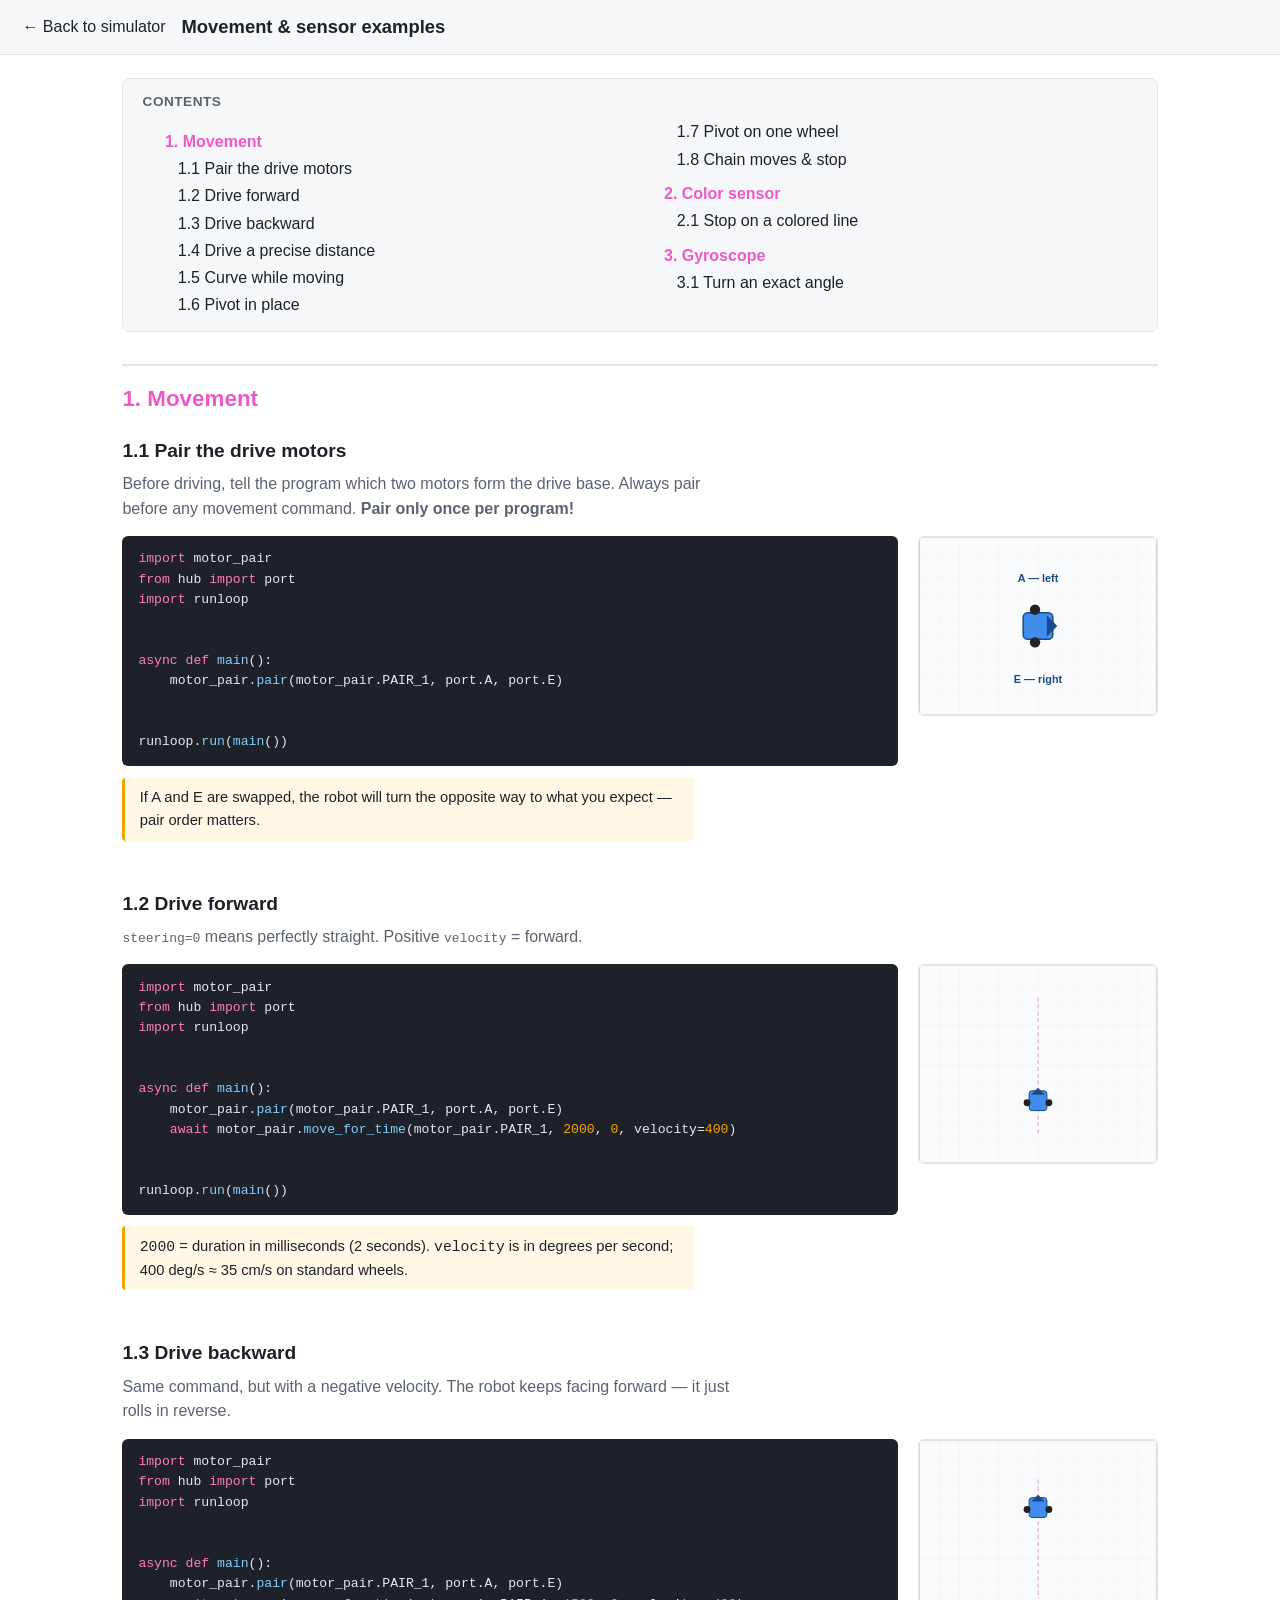
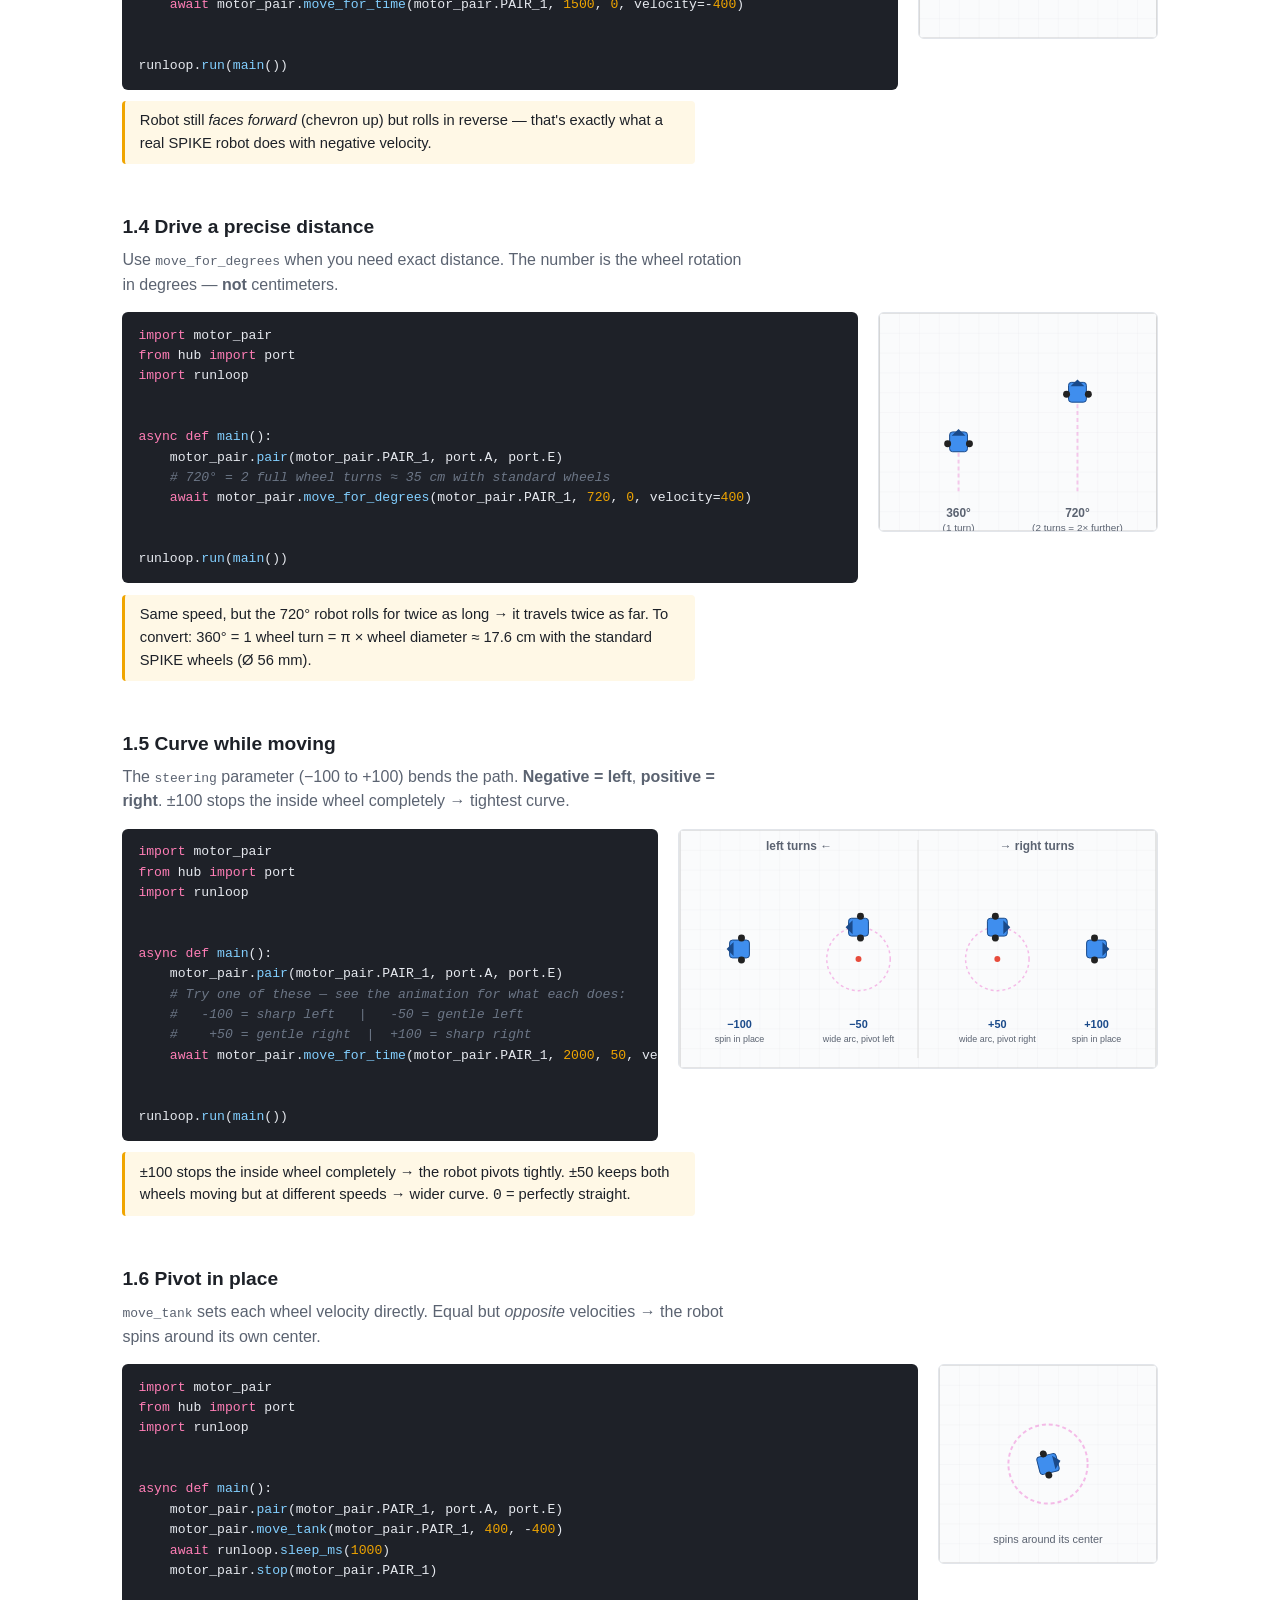
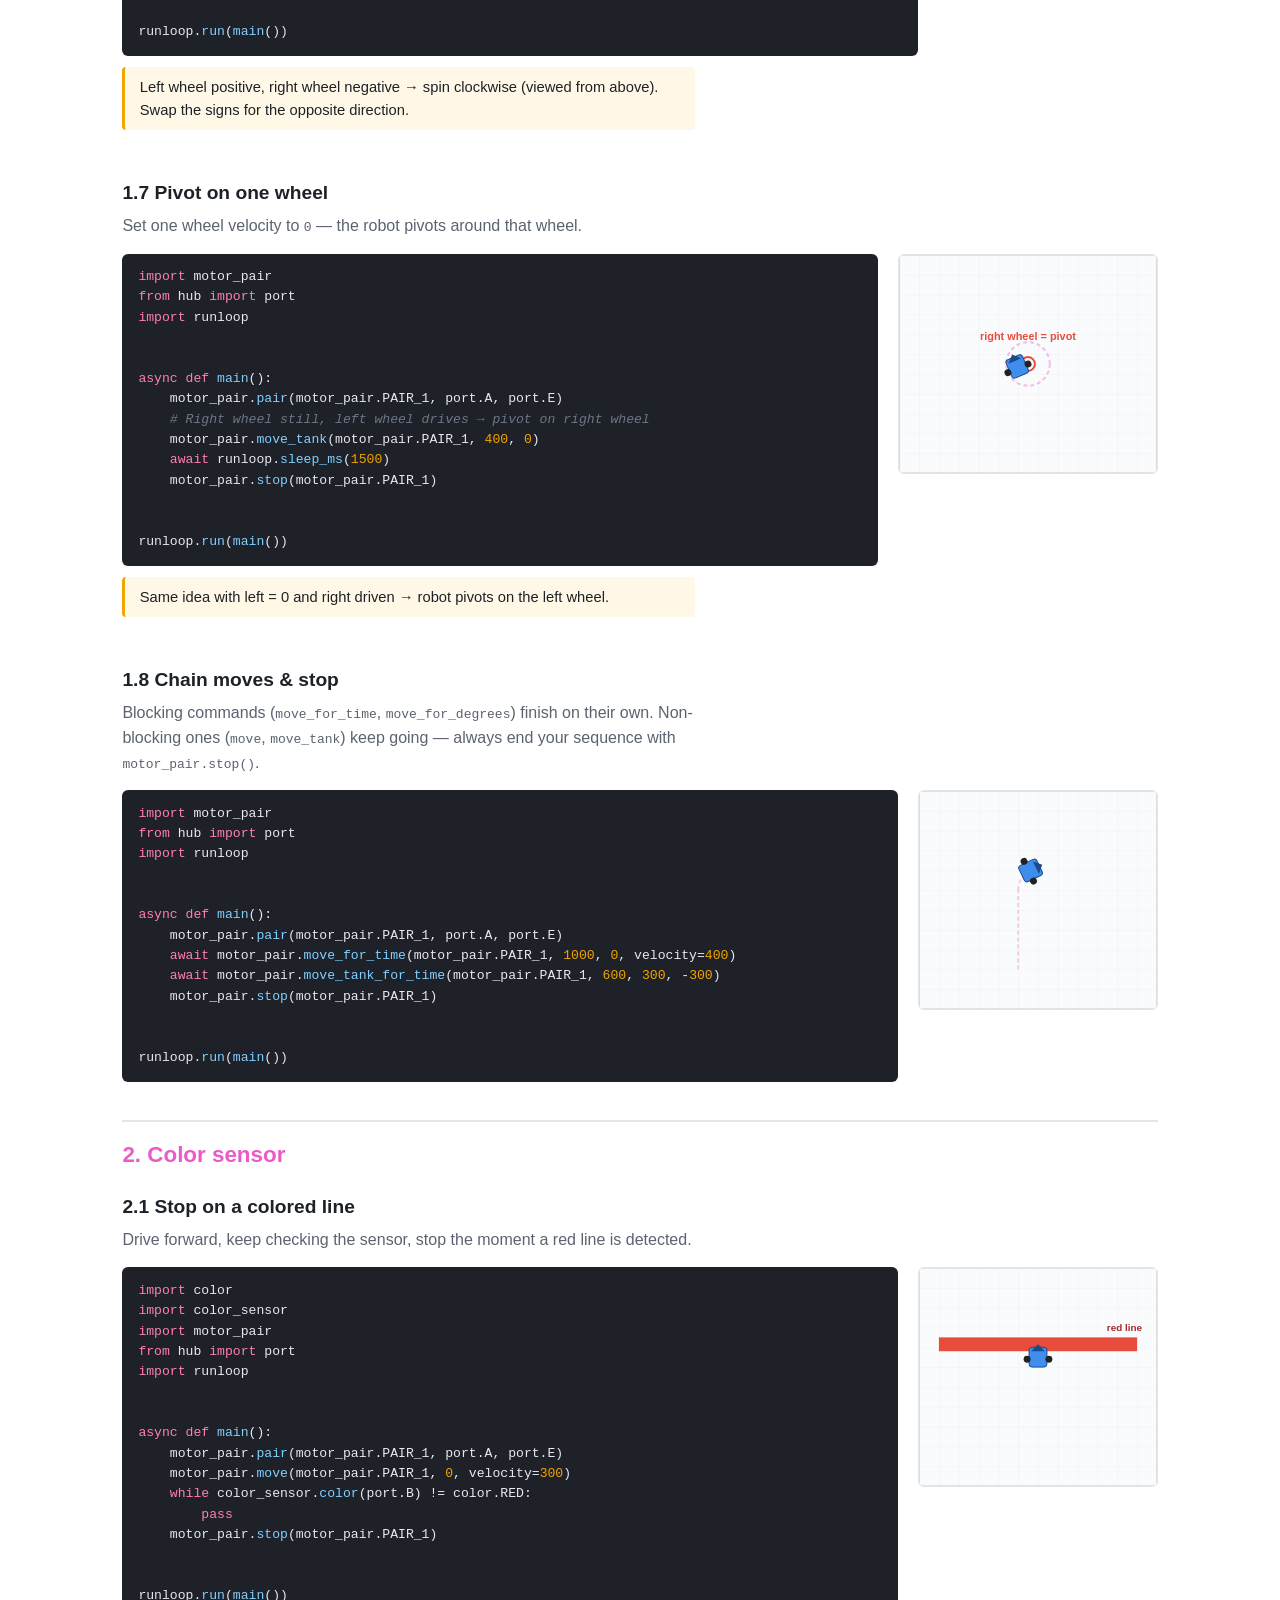
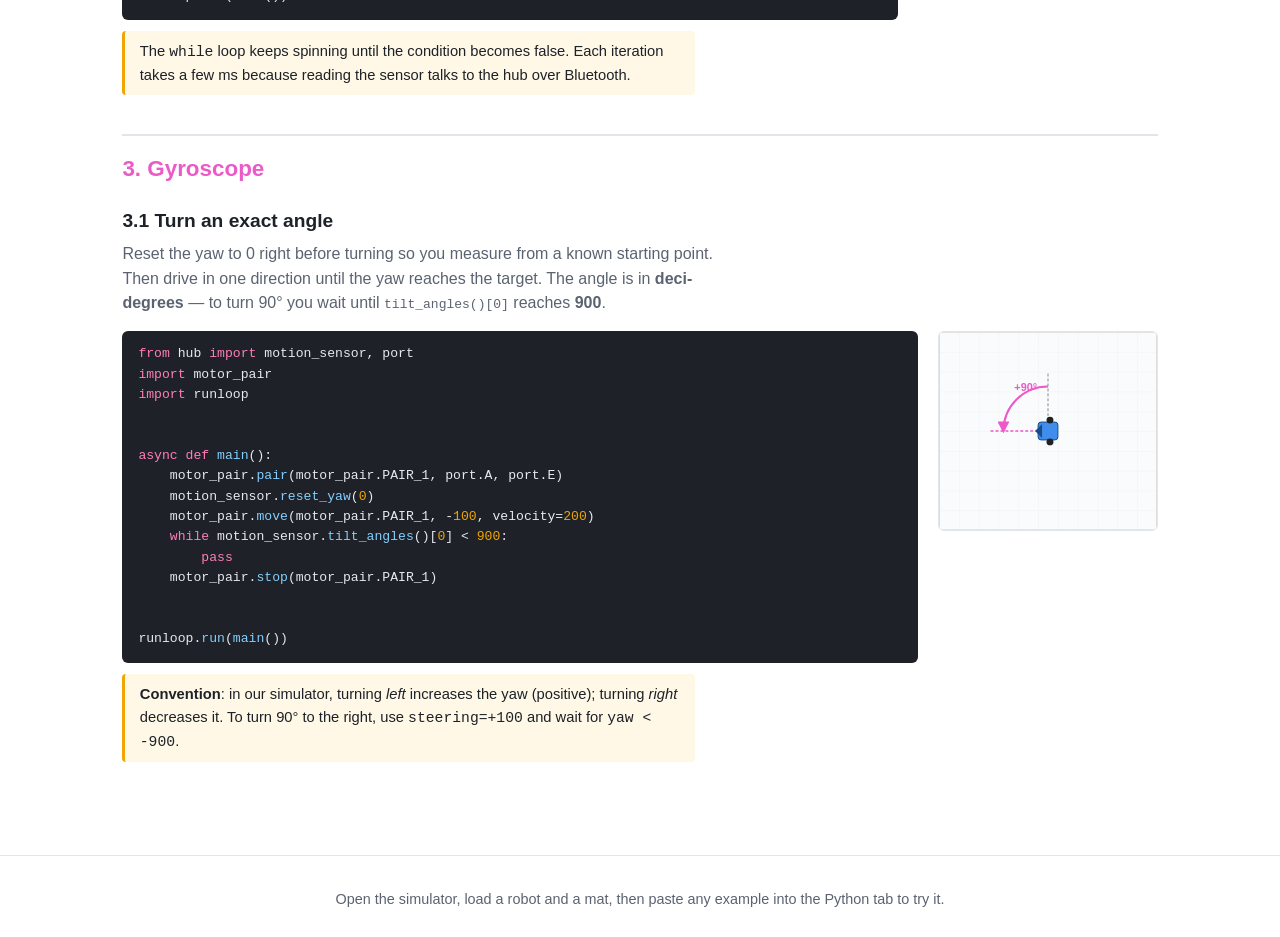
==== docs.html @ 2b52fdd1 "Adding documentation" ====
<!DOCTYPE html>
<html lang="en">
<head>
  <meta charset="UTF-8" />
  <meta name="viewport" content="width=device-width, initial-scale=1.0" />
  <title>SPIKE Simulator — Help</title>
  <style>
    :root {
      --bg: #ffffff;
      --fg: #1d2128;
      --muted: #5b6371;
      --panel: #f6f7f9;
      --border: #e2e5ea;
      --accent: #ec5ac8;
      --code-bg: #1e2128;
      --code-fg: #e6e9ef;
      --kw:  #ff7eb6;
      --fn:  #82cfff;
      --num: #f0a500;
      --str: #a4d181;
      --com: #6c7686;
    }
    * { box-sizing: border-box; }
    body {
      margin: 0;
      font-family: -apple-system, BlinkMacSystemFont, "Segoe UI", Roboto, sans-serif;
      background: var(--bg);
      color: var(--fg);
      line-height: 1.55;
    }
    header.topbar {
      display: flex;
      align-items: center;
      gap: 1rem;
      padding: 0.8rem 1.4rem;
      border-bottom: 1px solid var(--border);
      background: var(--panel);
      position: sticky;
      top: 0;
      z-index: 5;
    }
    header.topbar a.back { color: var(--fg); text-decoration: none; font-weight: 500; }
    header.topbar a.back:hover { color: var(--accent); }
    header.topbar h1 { margin: 0; font-size: 1.15rem; font-weight: 600; }
    main { max-width: 1080px; margin: 0 auto; padding: 1.4rem; }

    nav.toc {
      background: var(--panel);
      border: 1px solid var(--border);
      border-radius: 8px;
      padding: 0.8rem 1.2rem;
      margin-bottom: 1.6rem;
    }
    nav.toc h3 {
      margin: 0 0 0.5rem;
      font-size: 0.85rem;
      text-transform: uppercase;
      letter-spacing: 0.5px;
      color: var(--muted);
    }
    nav.toc ol {
      margin: 0.4rem 0 0;
      padding-left: 1.4rem;
      list-style: none;
      column-count: 2;
      column-gap: 1.6rem;
    }
    nav.toc li { break-inside: avoid; margin: 0.15rem 0; padding-left: 0.8rem; }
    nav.toc a { color: var(--fg); text-decoration: none; }
    nav.toc a:hover { color: var(--accent); }
    nav.toc .group {
      margin-top: 0.6rem;
      padding-left: 0;
    }
    nav.toc .group a {
      font-weight: 700;
      color: var(--accent);
    }

    section.example {
      margin: 0 0 2.4rem;
      padding-top: 0.6rem;
      scroll-margin-top: 4rem;
    }
    section.example h2 {
      font-size: 1.2rem;
      margin: 0 0 0.4rem;
    }
    section.example .lede {
      color: var(--muted);
      margin: 0 0 0.9rem;
      max-width: 70ch;
    }
    .row {
      display: grid;
      grid-template-columns: minmax(0, 1fr) auto;
      gap: 1.2rem;
      align-items: start;
    }
    @media (max-width: 760px) {
      .row { grid-template-columns: 1fr; }
    }
    pre.code {
      background: var(--code-bg);
      color: var(--code-fg);
      padding: 0.85rem 1rem;
      border-radius: 6px;
      margin: 0;
      overflow-x: auto;
      font-family: "JetBrains Mono", "Fira Code", Consolas, monospace;
      font-size: 0.82rem;
      line-height: 1.55;
    }
    pre.code .kw  { color: var(--kw); }
    pre.code .fn  { color: var(--fn); }
    pre.code .num { color: var(--num); }
    pre.code .str { color: var(--str); }
    pre.code .com { color: var(--com); font-style: italic; }
    svg.diagram {
      background: #fafbfc;
      border: 1px solid var(--border);
      border-radius: 6px;
      display: block;
    }
    .note {
      background: #fff8e6;
      border-left: 3px solid #f0a500;
      padding: 0.55rem 0.9rem;
      margin: 0.7rem 0 0;
      border-radius: 4px;
      font-size: 0.92rem;
      max-width: 70ch;
    }
    .note.danger {
      background: #ffeef0;
      border-left-color: #e74c3c;
    }
    h2.group-title {
      margin: 2rem 0 0.6rem;
      padding-top: 1rem;
      border-top: 2px solid var(--border);
      font-size: 1.4rem;
      color: var(--accent);
    }
    footer {
      text-align: center;
      padding: 2rem 1rem;
      color: var(--muted);
      border-top: 1px solid var(--border);
      margin-top: 2rem;
      font-size: 0.9rem;
    }
  </style>
</head>
<body>

<!-- Shared SVG defs : robot facing +X with wheels on its sides (left wheel at -Y, right wheel at +Y). -->
<svg width="0" height="0" style="position:absolute" aria-hidden="true">
  <defs>
    <g id="robot">
      <!-- main body -->
      <rect x="-10" y="-9" width="20" height="18" rx="3" fill="#3f8eee" stroke="#1a4a8a" stroke-width="1"/>
      <!-- forward chevron (points to +X) -->
      <polygon points="13,0 6,-7 6,7" fill="#1a4a8a"/>
      <!-- side wheels (circles → rotation-symmetric so they look static under any rotation) -->
      <circle cx="-2" cy="-11" r="3.5" fill="#222"/>
      <circle cx="-2" cy="11"  r="3.5" fill="#222"/>
    </g>
    <pattern id="grid" width="20" height="20" patternUnits="userSpaceOnUse">
      <path d="M 20 0 L 0 0 0 20" fill="none" stroke="#e6e8ec" stroke-width="0.5"/>
    </pattern>
    <marker id="arr" viewBox="0 0 10 10" refX="8" refY="5" markerWidth="6" markerHeight="6" orient="auto">
      <path d="M 0 0 L 10 5 L 0 10 z" fill="#ec5ac8"/>
    </marker>
  </defs>
</svg>

<header class="topbar">
  <a class="back" href="index.html">← Back to simulator</a>
  <h1>Movement &amp; sensor examples</h1>
</header>

<main>

<nav class="toc">
  <h3>Contents</h3>
  <ol>
    <li class="group"><a href="#movement">1. Movement</a></li>
    <li><a href="#setup">1.1 Pair the drive motors</a></li>
    <li><a href="#forward">1.2 Drive forward</a></li>
    <li><a href="#backward">1.3 Drive backward</a></li>
    <li><a href="#degrees">1.4 Drive a precise distance</a></li>
    <li><a href="#steering">1.5 Curve while moving</a></li>
    <li><a href="#pivot">1.6 Pivot in place</a></li>
    <li><a href="#wheel">1.7 Pivot on one wheel</a></li>
    <li><a href="#stop">1.8 Chain moves &amp; stop</a></li>
    <li class="group"><a href="#color">2. Color sensor</a></li>
    <li><a href="#color-wait">2.1 Stop on a colored line</a></li>
    <li class="group"><a href="#gyroscope">3. Gyroscope</a></li>
    <li><a href="#gyro-turn">3.1 Turn an exact angle</a></li>
  </ol>
</nav>


<!-- ============================================================ -->
<h2 class="group-title" id="movement">1. Movement</h2>

<section class="example" id="setup">
  <h2>1.1 Pair the drive motors</h2>
  <p class="lede">Before driving, tell the program which two motors form the drive base. Always pair before any movement command. <strong>Pair only once per program!</strong></p>
  <div class="row">
    <pre class="code"><span class="kw">import</span> motor_pair
<span class="kw">from</span> hub <span class="kw">import</span> port
<span class="kw">import</span> runloop


<span class="kw">async def</span> <span class="fn">main</span>():
    motor_pair.<span class="fn">pair</span>(motor_pair.PAIR_1, port.A, port.E)


runloop.<span class="fn">run</span>(<span class="fn">main</span>())</pre>
    <svg class="diagram" width="240" height="180" viewBox="0 0 240 180">
      <rect width="100%" height="100%" fill="url(#grid)" stroke="#ccc"/>
      <use href="#robot" transform="translate(120 90) scale(1.5)"/>
      <text x="120" y="46" text-anchor="middle" font-size="11" fill="#1a4a8a" font-weight="600">A — left</text>
      <text x="120" y="148" text-anchor="middle" font-size="11" fill="#1a4a8a" font-weight="600">E — right</text>
    </svg>
  </div>
  <div class="note">If A and E are swapped, the robot will turn the opposite way to what you expect — pair order matters.</div>
</section>


<section class="example" id="forward">
  <h2>1.2 Drive forward</h2>
  <p class="lede"><code>steering=0</code> means perfectly straight. Positive <code>velocity</code> = forward.</p>
  <div class="row">
    <pre class="code"><span class="kw">import</span> motor_pair
<span class="kw">from</span> hub <span class="kw">import</span> port
<span class="kw">import</span> runloop


<span class="kw">async def</span> <span class="fn">main</span>():
    motor_pair.<span class="fn">pair</span>(motor_pair.PAIR_1, port.A, port.E)
    <span class="kw">await</span> motor_pair.<span class="fn">move_for_time</span>(motor_pair.PAIR_1, <span class="num">2000</span>, <span class="num">0</span>, velocity=<span class="num">400</span>)


runloop.<span class="fn">run</span>(<span class="fn">main</span>())</pre>
    <svg class="diagram" width="240" height="200" viewBox="0 0 240 200">
      <rect width="100%" height="100%" fill="url(#grid)" stroke="#ccc"/>
      <line x1="120" y1="170" x2="120" y2="30" stroke="#ec5ac8" stroke-width="2" opacity="0.3" stroke-dasharray="4 3"/>
      <g>
        <use href="#robot" transform="rotate(-90)"/>
        <animateMotion dur="2s" repeatCount="indefinite" keyTimes="0;0.85;1" keyPoints="0;1;1" calcMode="linear" path="M 120,170 L 120,30"/>
      </g>
    </svg>
  </div>
  <div class="note"><code>2000</code> = duration in milliseconds (2 seconds). <code>velocity</code> is in degrees per second; 400 deg/s ≈ 35 cm/s on standard wheels.</div>
</section>


<section class="example" id="backward">
  <h2>1.3 Drive backward</h2>
  <p class="lede">Same command, but with a negative velocity. The robot keeps facing forward — it just rolls in reverse.</p>
  <div class="row">
    <pre class="code"><span class="kw">import</span> motor_pair
<span class="kw">from</span> hub <span class="kw">import</span> port
<span class="kw">import</span> runloop


<span class="kw">async def</span> <span class="fn">main</span>():
    motor_pair.<span class="fn">pair</span>(motor_pair.PAIR_1, port.A, port.E)
    <span class="kw">await</span> motor_pair.<span class="fn">move_for_time</span>(motor_pair.PAIR_1, <span class="num">1500</span>, <span class="num">0</span>, velocity=-<span class="num">400</span>)


runloop.<span class="fn">run</span>(<span class="fn">main</span>())</pre>
    <svg class="diagram" width="240" height="200" viewBox="0 0 240 200">
      <rect width="100%" height="100%" fill="url(#grid)" stroke="#ccc"/>
      <line x1="120" y1="40" x2="120" y2="160" stroke="#ec5ac8" stroke-width="2" opacity="0.3" stroke-dasharray="4 3"/>
      <g>
        <use href="#robot" transform="rotate(-90)"/>
        <animateMotion dur="2s" repeatCount="indefinite" keyTimes="0;0.85;1" keyPoints="0;1;1" calcMode="linear" path="M 120,40 L 120,160"/>
      </g>
    </svg>
  </div>
  <div class="note">Robot still <em>faces forward</em> (chevron up) but rolls in reverse — that's exactly what a real SPIKE robot does with negative velocity.</div>
</section>


<section class="example" id="degrees">
  <h2>1.4 Drive a precise distance</h2>
  <p class="lede">Use <code>move_for_degrees</code> when you need exact distance. The number is the wheel rotation in degrees — <strong>not</strong> centimeters.</p>
  <div class="row">
    <pre class="code"><span class="kw">import</span> motor_pair
<span class="kw">from</span> hub <span class="kw">import</span> port
<span class="kw">import</span> runloop


<span class="kw">async def</span> <span class="fn">main</span>():
    motor_pair.<span class="fn">pair</span>(motor_pair.PAIR_1, port.A, port.E)
    <span class="com"># 720° = 2 full wheel turns ≈ 35 cm with standard wheels</span>
    <span class="kw">await</span> motor_pair.<span class="fn">move_for_degrees</span>(motor_pair.PAIR_1, <span class="num">720</span>, <span class="num">0</span>, velocity=<span class="num">400</span>)


runloop.<span class="fn">run</span>(<span class="fn">main</span>())</pre>
    <svg class="diagram" width="280" height="220" viewBox="0 0 280 220">
      <rect width="100%" height="100%" fill="url(#grid)" stroke="#ccc"/>
      <!-- 360° robot on the left : moves 50 px (1 wheel rotation) -->
      <line x1="80"  y1="180" x2="80"  y2="130" stroke="#ec5ac8" stroke-width="2" opacity="0.3" stroke-dasharray="4 3"/>
      <text x="80"  y="206" text-anchor="middle" font-size="12" fill="#5b6371" font-weight="600">360°</text>
      <text x="80"  y="220" text-anchor="middle" font-size="10" fill="#5b6371">(1 turn)</text>
      <g>
        <use href="#robot" transform="rotate(-90)"/>
        <animateMotion dur="3s" repeatCount="indefinite" keyTimes="0;0.33;1" keyPoints="0;1;1" calcMode="linear" path="M 80,180 L 80,130"/>
      </g>
      <!-- 720° robot on the right : same speed, but goes twice as far (100 px in 2/3 of the cycle) -->
      <line x1="200" y1="180" x2="200" y2="80"  stroke="#ec5ac8" stroke-width="2" opacity="0.3" stroke-dasharray="4 3"/>
      <text x="200" y="206" text-anchor="middle" font-size="12" fill="#5b6371" font-weight="600">720°</text>
      <text x="200" y="220" text-anchor="middle" font-size="10" fill="#5b6371">(2 turns = 2× further)</text>
      <g>
        <use href="#robot" transform="rotate(-90)"/>
        <animateMotion dur="3s" repeatCount="indefinite" keyTimes="0;0.66;1" keyPoints="0;1;1" calcMode="linear" path="M 200,180 L 200,80"/>
      </g>
    </svg>
  </div>
  <div class="note">Same speed, but the 720° robot rolls for twice as long → it travels twice as far. To convert: 360° = 1 wheel turn = π × wheel diameter ≈ 17.6 cm with the standard SPIKE wheels (Ø 56 mm).</div>
</section>


<section class="example" id="steering">
  <h2>1.5 Curve while moving</h2>
  <p class="lede">The <code>steering</code> parameter (−100 to +100) bends the path. <strong>Negative = left</strong>, <strong>positive = right</strong>. ±100 stops the inside wheel completely → tightest curve.</p>
  <div class="row">
    <pre class="code"><span class="kw">import</span> motor_pair
<span class="kw">from</span> hub <span class="kw">import</span> port
<span class="kw">import</span> runloop


<span class="kw">async def</span> <span class="fn">main</span>():
    motor_pair.<span class="fn">pair</span>(motor_pair.PAIR_1, port.A, port.E)
    <span class="com"># Try one of these — see the animation for what each does:</span>
    <span class="com">#   -100 = sharp left   |   -50 = gentle left</span>
    <span class="com">#    +50 = gentle right  |  +100 = sharp right</span>
    <span class="kw">await</span> motor_pair.<span class="fn">move_for_time</span>(motor_pair.PAIR_1, <span class="num">2000</span>, <span class="num">50</span>, velocity=<span class="num">400</span>)


runloop.<span class="fn">run</span>(<span class="fn">main</span>())</pre>
    <svg class="diagram" width="480" height="240" viewBox="0 0 480 240">
      <rect width="100%" height="100%" fill="url(#grid)" stroke="#ccc"/>
      <!-- Heading labels -->
      <text x="120" y="20" text-anchor="middle" font-size="12" fill="#5b6371" font-weight="600">left turns ←</text>
      <text x="360" y="20" text-anchor="middle" font-size="12" fill="#5b6371" font-weight="600">→ right turns</text>
      <line x1="240" y1="10" x2="240" y2="230" stroke="#ddd" stroke-width="1"/>

      <!-- Pivot markers (red dots) and arc radius hints -->
      <!-- ±100 : centre of rotation = the robot itself -->
      <circle cx="60"  cy="120" r="3" fill="#e74c3c"/>
      <circle cx="420" cy="120" r="3" fill="#e74c3c"/>
      <!-- ±50 : centre of rotation is OUTSIDE the inner wheel, on the inside of the curve -->
      <circle cx="180" cy="130" r="3" fill="#e74c3c"/>
      <circle cx="180" cy="130" r="32" fill="none" stroke="#ec5ac8" stroke-width="1.5" stroke-dasharray="3 3" opacity="0.4"/>
      <circle cx="320" cy="130" r="3" fill="#e74c3c"/>
      <circle cx="320" cy="130" r="32" fill="none" stroke="#ec5ac8" stroke-width="1.5" stroke-dasharray="3 3" opacity="0.4"/>

      <!-- −100 : robot spins 90° CCW around its own centre (no translation) -->
      <g transform="translate(60 120)">
        <use href="#robot" transform="rotate(-90)"/>
        <animateTransform attributeName="transform" type="rotate" values="0;-90;-90" keyTimes="0;0.6;1" dur="3s" repeatCount="indefinite" additive="sum"/>
      </g>

      <!-- −50 : robot orbits a pivot 32 px to its left (well past the left wheel which is only 11 px out) -->
      <g transform="translate(180 130)">
        <use href="#robot" transform="translate(32 0) rotate(-90)"/>
        <animateTransform attributeName="transform" type="rotate" values="0;-90;-90" keyTimes="0;0.6;1" dur="3s" repeatCount="indefinite" additive="sum"/>
      </g>

      <!-- +50 : symmetric — robot orbits a pivot 32 px to its right -->
      <g transform="translate(320 130)">
        <use href="#robot" transform="translate(-32 0) rotate(-90)"/>
        <animateTransform attributeName="transform" type="rotate" values="0;90;90" keyTimes="0;0.6;1" dur="3s" repeatCount="indefinite" additive="sum"/>
      </g>

      <!-- +100 : robot spins 90° CW around its own centre (no translation) -->
      <g transform="translate(420 120)">
        <use href="#robot" transform="rotate(-90)"/>
        <animateTransform attributeName="transform" type="rotate" values="0;90;90" keyTimes="0;0.6;1" dur="3s" repeatCount="indefinite" additive="sum"/>
      </g>

      <!-- Steering value labels -->
      <text x="60"  y="200" text-anchor="middle" font-size="11" fill="#1a4a8a" font-weight="600">−100</text>
      <text x="60"  y="214" text-anchor="middle" font-size="9"  fill="#5b6371">spin in place</text>
      <text x="180" y="200" text-anchor="middle" font-size="11" fill="#1a4a8a" font-weight="600">−50</text>
      <text x="180" y="214" text-anchor="middle" font-size="9"  fill="#5b6371">wide arc, pivot left</text>
      <text x="320" y="200" text-anchor="middle" font-size="11" fill="#1a4a8a" font-weight="600">+50</text>
      <text x="320" y="214" text-anchor="middle" font-size="9"  fill="#5b6371">wide arc, pivot right</text>
      <text x="420" y="200" text-anchor="middle" font-size="11" fill="#1a4a8a" font-weight="600">+100</text>
      <text x="420" y="214" text-anchor="middle" font-size="9"  fill="#5b6371">spin in place</text>
    </svg>
  </div>
  <div class="note">±100 stops the inside wheel completely → the robot pivots tightly. ±50 keeps both wheels moving but at different speeds → wider curve. <code>0</code> = perfectly straight.</div>
</section>


<section class="example" id="pivot">
  <h2>1.6 Pivot in place</h2>
  <p class="lede"><code>move_tank</code> sets each wheel velocity directly. Equal but <em>opposite</em> velocities → the robot spins around its own center.</p>
  <div class="row">
    <pre class="code"><span class="kw">import</span> motor_pair
<span class="kw">from</span> hub <span class="kw">import</span> port
<span class="kw">import</span> runloop


<span class="kw">async def</span> <span class="fn">main</span>():
    motor_pair.<span class="fn">pair</span>(motor_pair.PAIR_1, port.A, port.E)
    motor_pair.<span class="fn">move_tank</span>(motor_pair.PAIR_1, <span class="num">400</span>, -<span class="num">400</span>)
    <span class="kw">await</span> runloop.<span class="fn">sleep_ms</span>(<span class="num">1000</span>)
    motor_pair.<span class="fn">stop</span>(motor_pair.PAIR_1)


runloop.<span class="fn">run</span>(<span class="fn">main</span>())</pre>
    <svg class="diagram" width="220" height="200" viewBox="0 0 220 200">
      <rect width="100%" height="100%" fill="url(#grid)" stroke="#ccc"/>
      <circle cx="110" cy="100" r="40" fill="none" stroke="#ec5ac8" stroke-width="2" stroke-dasharray="4 3" opacity="0.4"/>
      <g transform="translate(110 100)">
        <use href="#robot"/>
        <animateTransform attributeName="transform" type="rotate" from="0" to="360" dur="2.5s" repeatCount="indefinite" additive="sum"/>
      </g>
      <text x="110" y="180" text-anchor="middle" font-size="11" fill="#5b6371">spins around its center</text>
    </svg>
  </div>
  <div class="note">Left wheel positive, right wheel negative → spin clockwise (viewed from above). Swap the signs for the opposite direction.</div>
</section>


<section class="example" id="wheel">
  <h2>1.7 Pivot on one wheel</h2>
  <p class="lede">Set one wheel velocity to <code>0</code> — the robot pivots around that wheel.</p>
  <div class="row">
    <pre class="code"><span class="kw">import</span> motor_pair
<span class="kw">from</span> hub <span class="kw">import</span> port
<span class="kw">import</span> runloop


<span class="kw">async def</span> <span class="fn">main</span>():
    motor_pair.<span class="fn">pair</span>(motor_pair.PAIR_1, port.A, port.E)
    <span class="com"># Right wheel still, left wheel drives → pivot on right wheel</span>
    motor_pair.<span class="fn">move_tank</span>(motor_pair.PAIR_1, <span class="num">400</span>, <span class="num">0</span>)
    <span class="kw">await</span> runloop.<span class="fn">sleep_ms</span>(<span class="num">1500</span>)
    motor_pair.<span class="fn">stop</span>(motor_pair.PAIR_1)


runloop.<span class="fn">run</span>(<span class="fn">main</span>())</pre>
    <svg class="diagram" width="260" height="220" viewBox="0 0 260 220">
      <rect width="100%" height="100%" fill="url(#grid)" stroke="#ccc"/>
      <!-- Trajectory traced by the body (left wheel) around the pivot, radius 22 -->
      <circle cx="130" cy="110" r="22" fill="none" stroke="#ec5ac8" stroke-width="2" stroke-dasharray="4 3" opacity="0.4"/>
      <!-- Static highlight ring on the still wheel (the actual pivot point) -->
      <circle cx="130" cy="110" r="7" fill="none" stroke="#e74c3c" stroke-width="2"/>
      <text x="130" y="86" text-anchor="middle" font-size="11" fill="#e74c3c" font-weight="600">right wheel = pivot</text>
      <!-- Robot rotates around (130, 110). Right wheel of robot is at symbol coords (-2, 11),
           so we offset the use by (+2, -11) so the right wheel ends up at the pivot at angle 0. -->
      <g transform="translate(130 110)">
        <use href="#robot" transform="translate(2 -11)"/>
        <animateTransform attributeName="transform" type="rotate" from="0" to="360" dur="3.5s" repeatCount="indefinite" additive="sum"/>
      </g>
    </svg>
  </div>
  <div class="note">Same idea with left = 0 and right driven → robot pivots on the left wheel.</div>
</section>


<section class="example" id="stop">
  <h2>1.8 Chain moves &amp; stop</h2>
  <p class="lede">Blocking commands (<code>move_for_time</code>, <code>move_for_degrees</code>) finish on their own. Non-blocking ones (<code>move</code>, <code>move_tank</code>) keep going — always end your sequence with <code>motor_pair.stop()</code>.</p>
  <div class="row">
    <pre class="code"><span class="kw">import</span> motor_pair
<span class="kw">from</span> hub <span class="kw">import</span> port
<span class="kw">import</span> runloop


<span class="kw">async def</span> <span class="fn">main</span>():
    motor_pair.<span class="fn">pair</span>(motor_pair.PAIR_1, port.A, port.E)
    <span class="kw">await</span> motor_pair.<span class="fn">move_for_time</span>(motor_pair.PAIR_1, <span class="num">1000</span>, <span class="num">0</span>, velocity=<span class="num">400</span>)
    <span class="kw">await</span> motor_pair.<span class="fn">move_tank_for_time</span>(motor_pair.PAIR_1, <span class="num">600</span>, <span class="num">300</span>, -<span class="num">300</span>)
    motor_pair.<span class="fn">stop</span>(motor_pair.PAIR_1)


runloop.<span class="fn">run</span>(<span class="fn">main</span>())</pre>
    <svg class="diagram" width="240" height="220" viewBox="0 0 240 220">
      <rect width="100%" height="100%" fill="url(#grid)" stroke="#ccc"/>
      <line x1="100" y1="180" x2="100" y2="100" stroke="#ec5ac8" stroke-width="2" opacity="0.3" stroke-dasharray="4 3"/>
      <path d="M 100,100 A 22 22 0 0 1 122,78" fill="none" stroke="#ec5ac8" stroke-width="2" opacity="0.3" stroke-dasharray="4 3"/>
      <g>
        <use href="#robot"/>
        <animateMotion dur="3.5s" repeatCount="indefinite" rotate="auto" keyTimes="0;0.45;0.75;0.9;1" keyPoints="0;0.6;1;1;1" calcMode="linear" path="M 100,180 L 100,100 A 22 22 0 0 1 122,78"/>
      </g>
    </svg>
  </div>
</section>


<!-- ============================================================ -->
<h2 class="group-title" id="color">2. Color sensor</h2>

<section class="example" id="color-wait">
  <h2>2.1 Stop on a colored line</h2>
  <p class="lede">Drive forward, keep checking the sensor, stop the moment a red line is detected.</p>
  <div class="row">
    <pre class="code"><span class="kw">import</span> color
<span class="kw">import</span> color_sensor
<span class="kw">import</span> motor_pair
<span class="kw">from</span> hub <span class="kw">import</span> port
<span class="kw">import</span> runloop


<span class="kw">async def</span> <span class="fn">main</span>():
    motor_pair.<span class="fn">pair</span>(motor_pair.PAIR_1, port.A, port.E)
    motor_pair.<span class="fn">move</span>(motor_pair.PAIR_1, <span class="num">0</span>, velocity=<span class="num">300</span>)
    <span class="kw">while</span> color_sensor.<span class="fn">color</span>(port.B) != color.RED:
        <span class="kw">pass</span>
    motor_pair.<span class="fn">stop</span>(motor_pair.PAIR_1)


runloop.<span class="fn">run</span>(<span class="fn">main</span>())</pre>
    <svg class="diagram" width="240" height="220" viewBox="0 0 240 220">
      <rect width="100%" height="100%" fill="url(#grid)" stroke="#ccc"/>
      <rect x="20" y="70" width="200" height="14" fill="#e74c3c"/>
      <text x="225" y="64" font-size="10" fill="#a52a2a" text-anchor="end" font-weight="600">red line</text>
      <g>
        <use href="#robot" transform="rotate(-90)"/>
        <animateMotion dur="3s" repeatCount="indefinite" keyTimes="0;0.7;1" keyPoints="0;1;1" calcMode="linear" path="M 120,190 L 120,90"/>
      </g>
    </svg>
  </div>
  <div class="note">The <code>while</code> loop keeps spinning until the condition becomes false. Each iteration takes a few ms because reading the sensor talks to the hub over Bluetooth.</div>
</section>


<!-- ============================================================ -->
<h2 class="group-title" id="gyroscope">3. Gyroscope</h2>

<section class="example" id="gyro-turn">
  <h2>3.1 Turn an exact angle</h2>
  <p class="lede">Reset the yaw to 0 right before turning so you measure from a known starting point. Then drive in one direction until the yaw reaches the target. The angle is in <strong>deci-degrees</strong> — to turn 90° you wait until <code>tilt_angles()[0]</code> reaches <strong>900</strong>.</p>
  <div class="row">
    <pre class="code"><span class="kw">from</span> hub <span class="kw">import</span> motion_sensor, port
<span class="kw">import</span> motor_pair
<span class="kw">import</span> runloop


<span class="kw">async def</span> <span class="fn">main</span>():
    motor_pair.<span class="fn">pair</span>(motor_pair.PAIR_1, port.A, port.E)
    motion_sensor.<span class="fn">reset_yaw</span>(<span class="num">0</span>)
    motor_pair.<span class="fn">move</span>(motor_pair.PAIR_1, -<span class="num">100</span>, velocity=<span class="num">200</span>)
    <span class="kw">while</span> motion_sensor.<span class="fn">tilt_angles</span>()[<span class="num">0</span>] &lt; <span class="num">900</span>:
        <span class="kw">pass</span>
    motor_pair.<span class="fn">stop</span>(motor_pair.PAIR_1)


runloop.<span class="fn">run</span>(<span class="fn">main</span>())</pre>
    <svg class="diagram" width="220" height="200" viewBox="0 0 220 200">
      <rect width="100%" height="100%" fill="url(#grid)" stroke="#ccc"/>
      <path d="M 110,100 L 110,40" stroke="#888" stroke-width="1" stroke-dasharray="3 2"/>
      <path d="M 110,100 L 50,100" stroke="#ec5ac8" stroke-width="1.5" stroke-dasharray="3 2"/>
      <path d="M 110,55 A 45 45 0 0 0 65,100" fill="none" stroke="#ec5ac8" stroke-width="2" marker-end="url(#arr)"/>
      <text x="76" y="60" font-size="11" fill="#ec5ac8" font-weight="600">+90°</text>
      <!-- Robot rotates from -90 (up) to -180 (left), holds, then SNAPS back to -90 -->
      <g transform="translate(110 100)">
        <use href="#robot"/>
        <animateTransform attributeName="transform" type="rotate" values="-90;-180;-180" keyTimes="0;0.5;1" dur="3s" repeatCount="indefinite" additive="sum"/>
      </g>
    </svg>
  </div>
  <div class="note"><strong>Convention</strong>: in our simulator, turning <em>left</em> increases the yaw (positive); turning <em>right</em> decreases it. To turn 90° to the right, use <code>steering=+100</code> and wait for <code>yaw &lt; -900</code>.</div>
</section>


</main>

<footer>
  Open the simulator, load a robot and a mat, then paste any example into the Python tab to try it.
</footer>

</body>
</html>
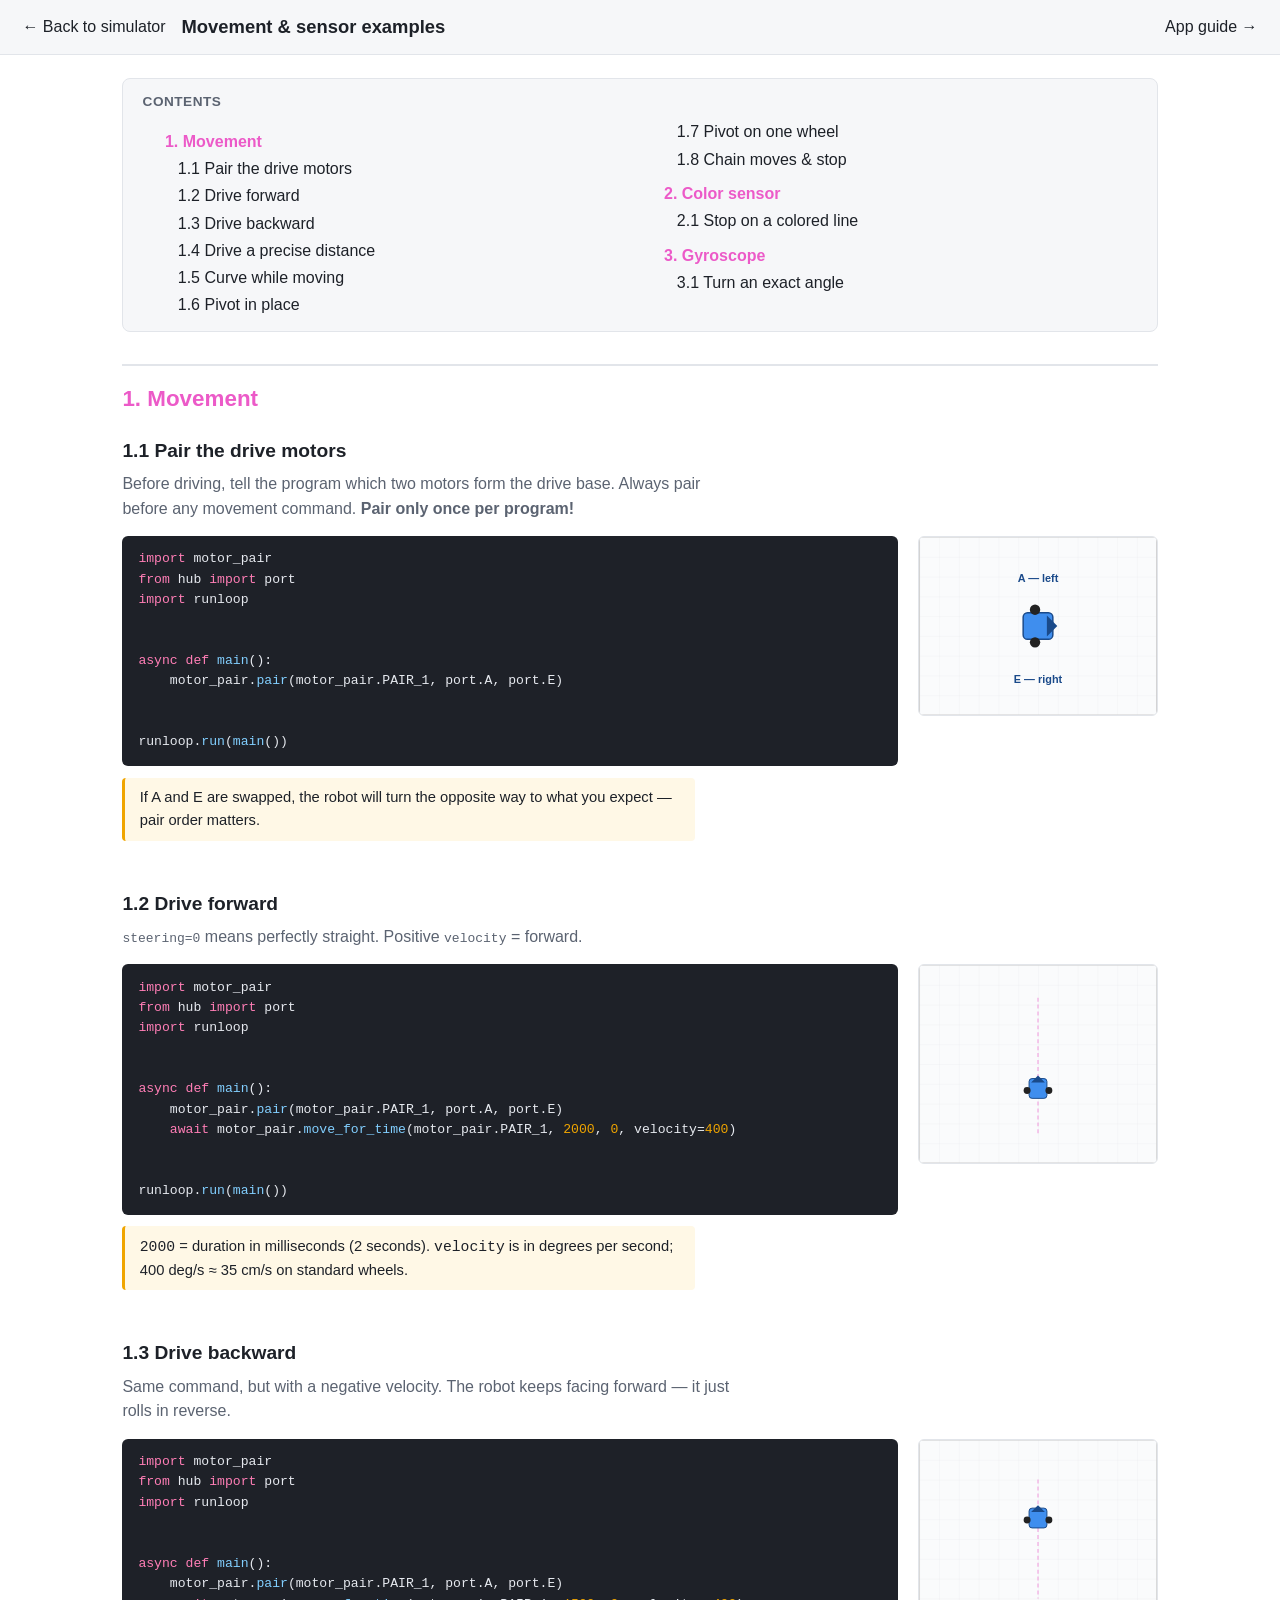
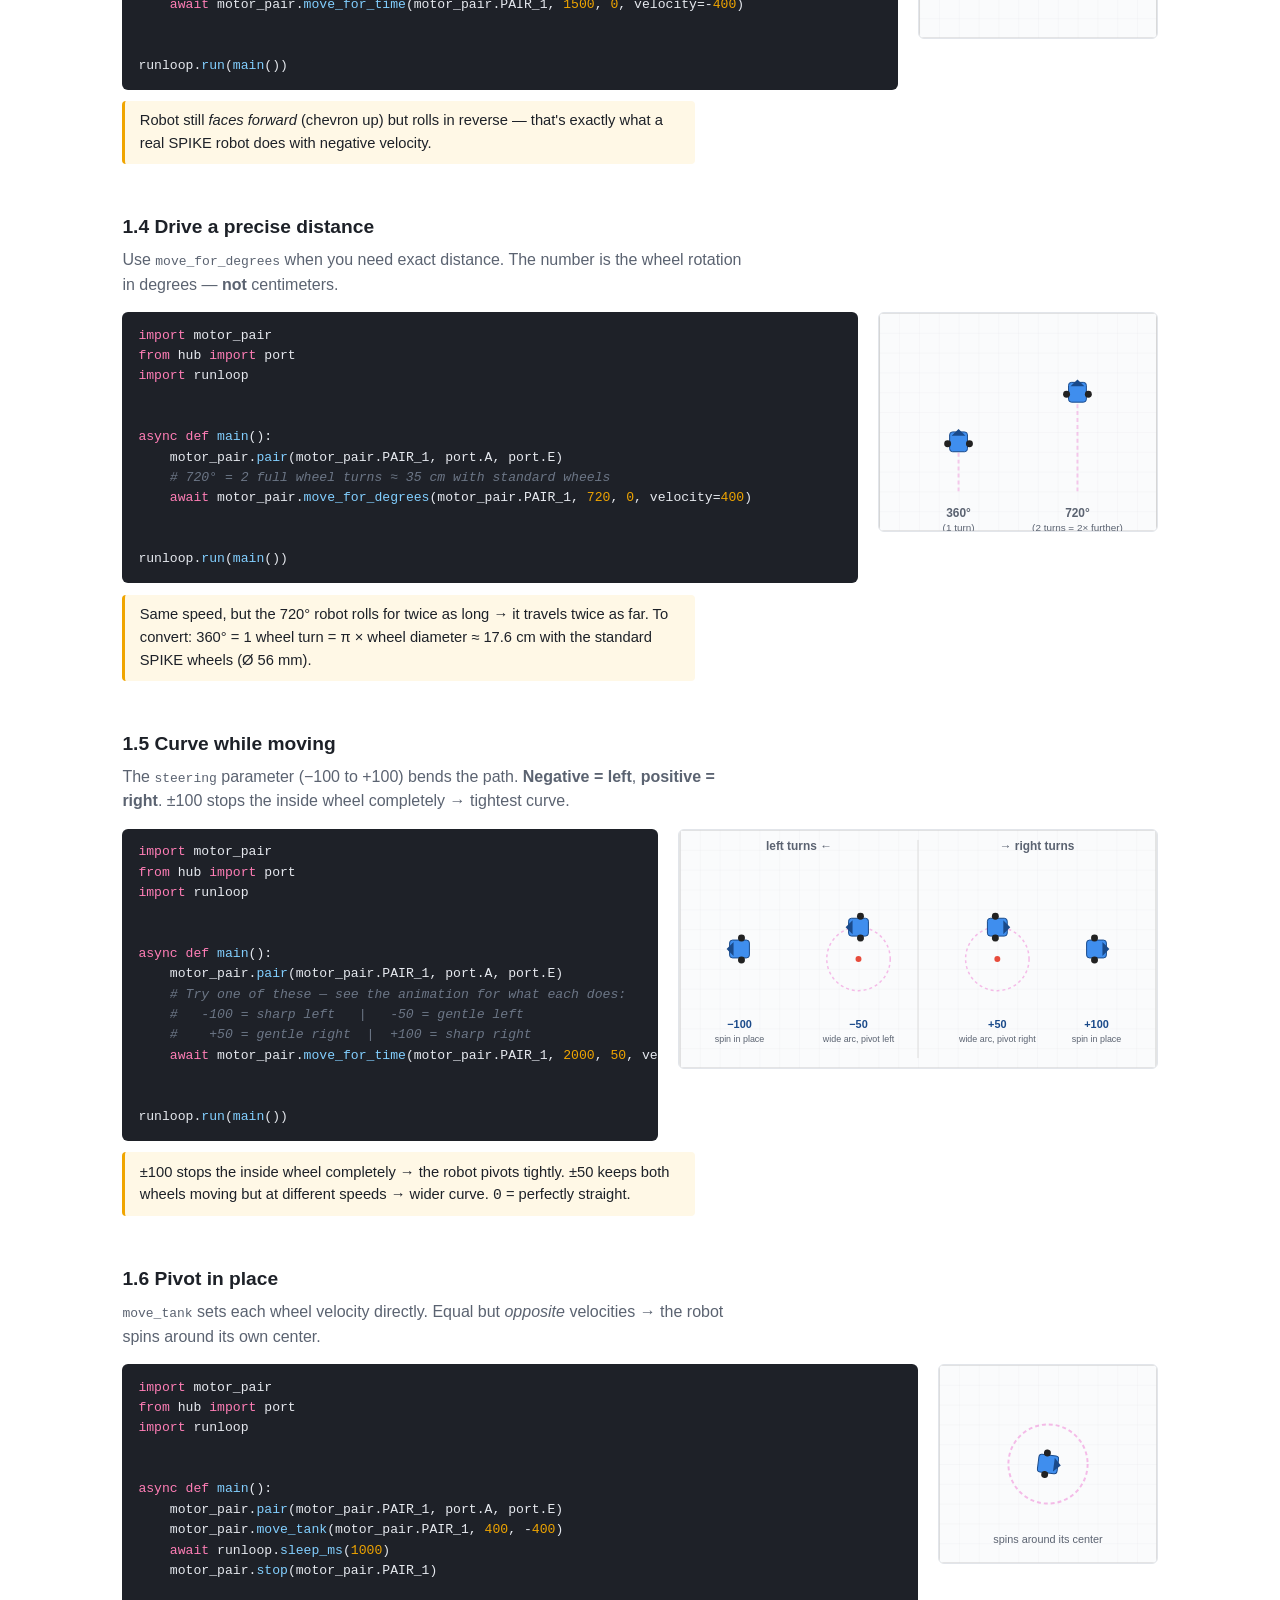
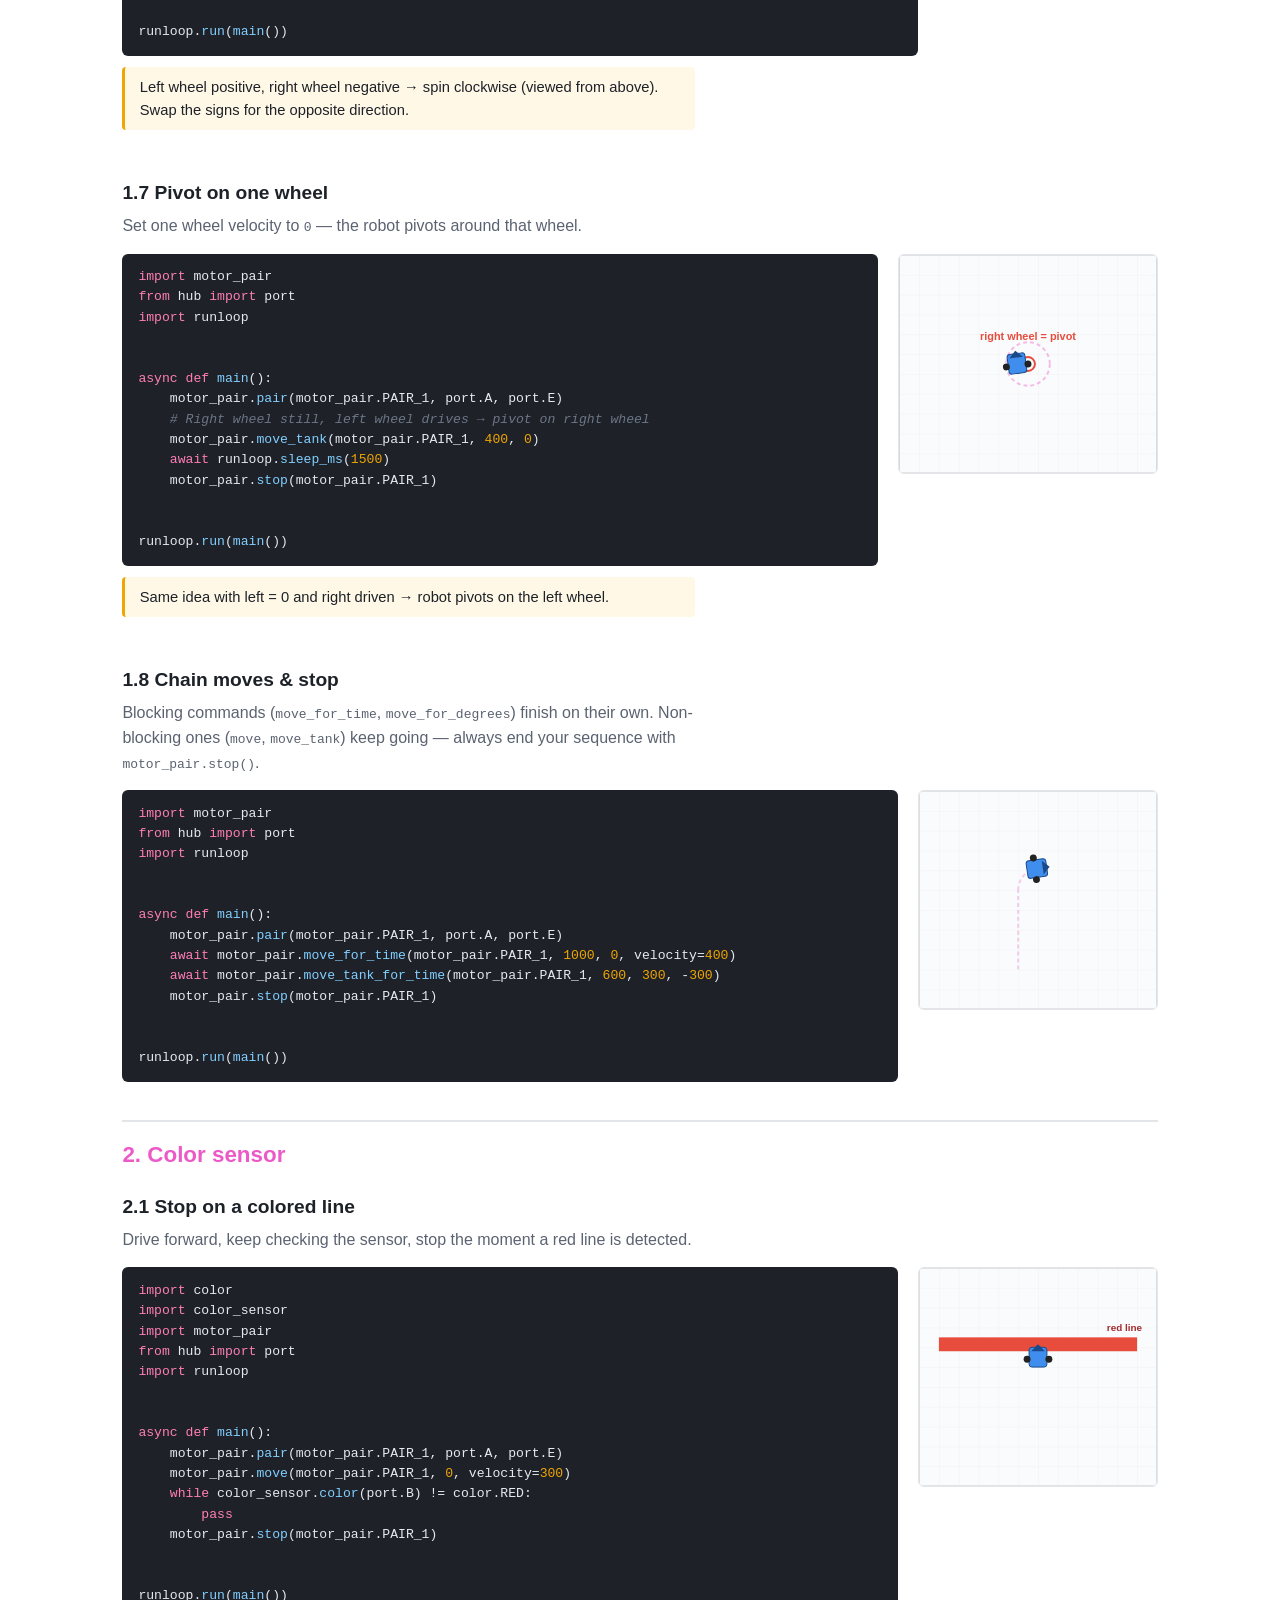
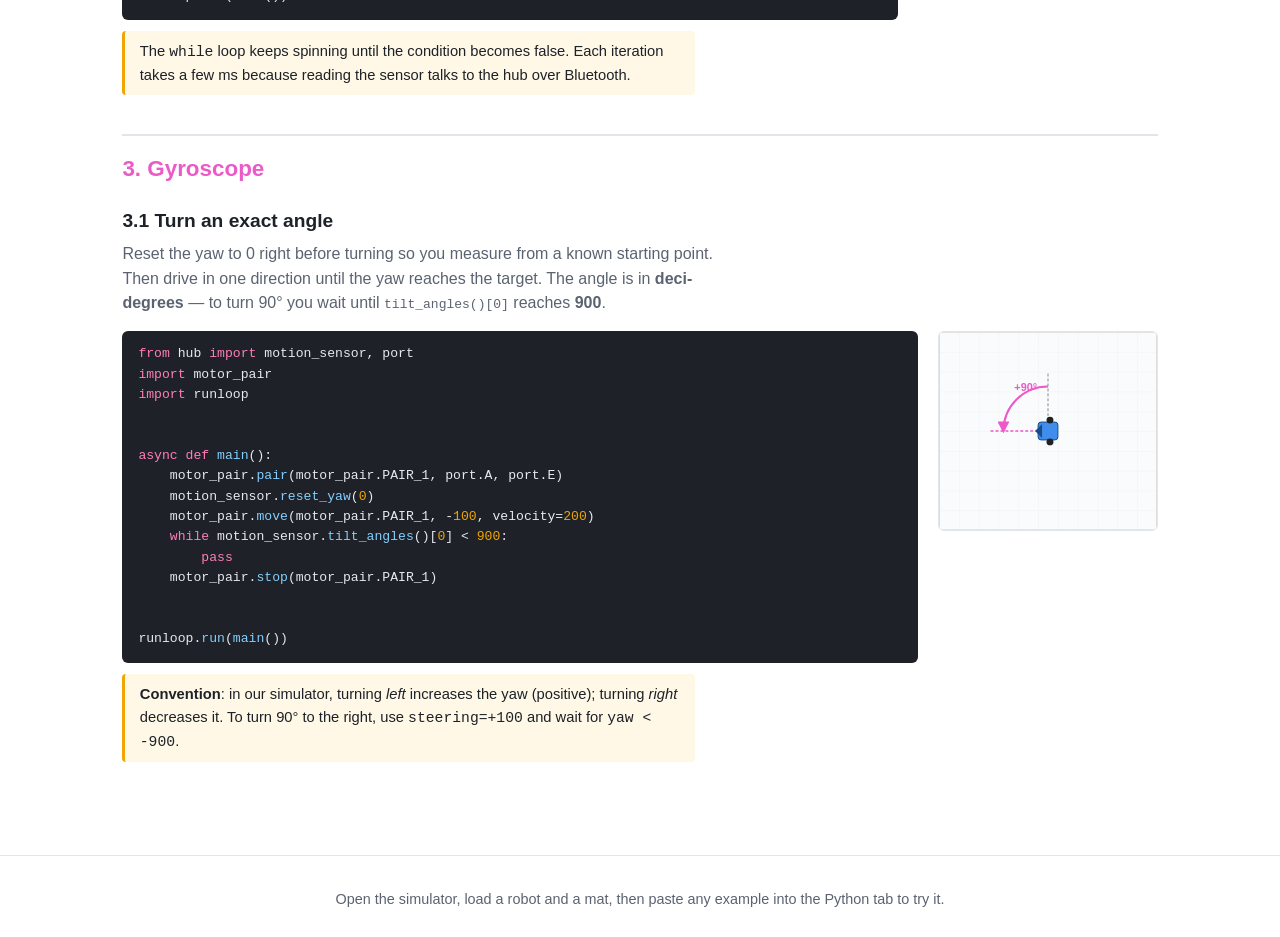
==== commit 4a52d9e5: "Adding documentation" ====
--- a/docs.html
+++ b/docs.html
@@ -178,6 +178,8 @@
 <header class="topbar">
   <a class="back" href="index.html">← Back to simulator</a>
   <h1>Movement &amp; sensor examples</h1>
+  <span style="flex:1"></span>
+  <a class="back" href="usage.html">App guide →</a>
 </header>
 
 <main>
